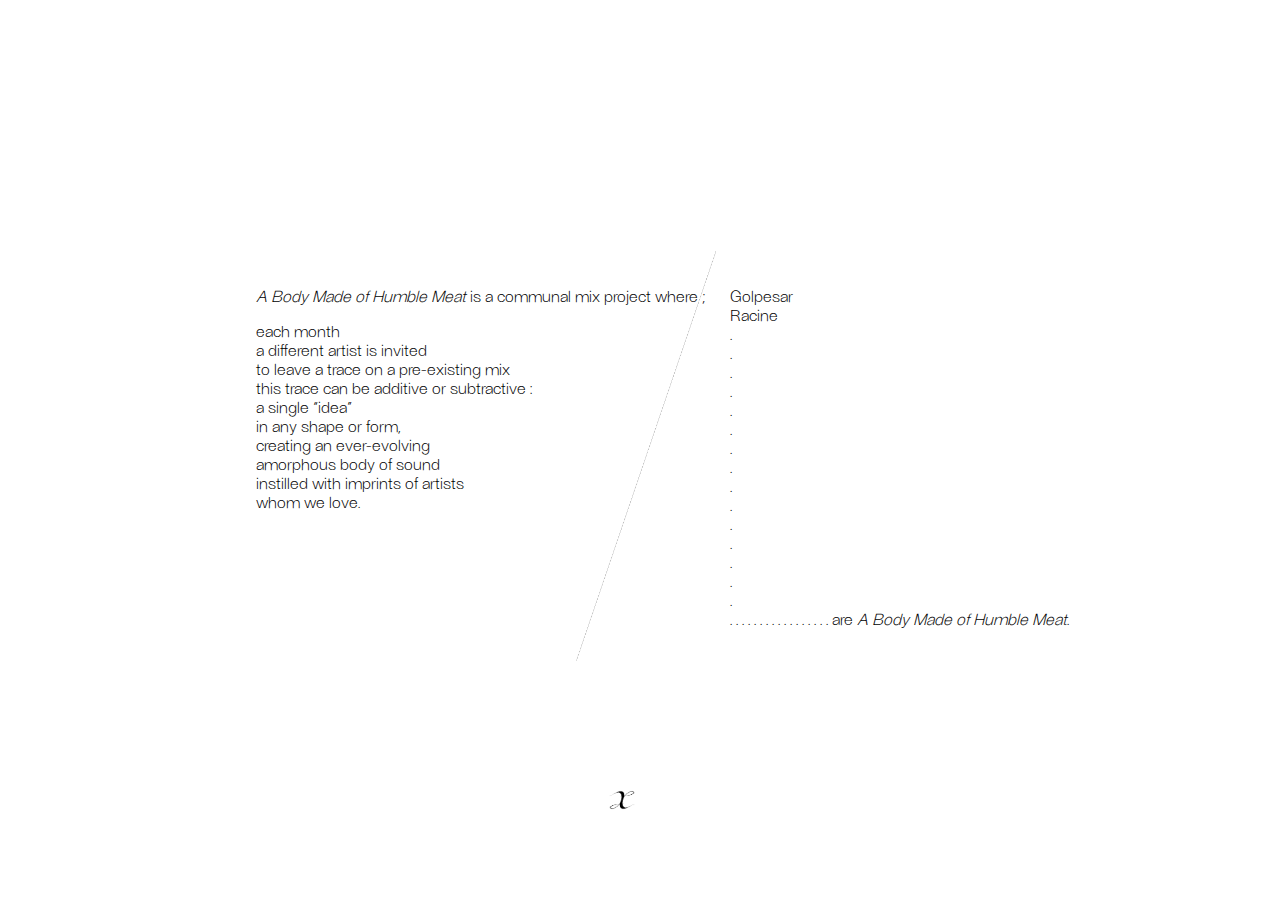
==== about.html @ a44421f9 "reuploading everything" ====
<!DOCTYPE html>
<html>

    <head>
        <link rel="stylesheet" href="styleabout.css" type="text/css" />
        <meta http-equiv="Content-Type" content="text/html; charset=UTF-8" />
        <meta name="viewport" content="width=device-width, initial-scale=1.0">
        <link rel="icon" href="./media/main_logo.png" type="image/gif" sizes="16x16">
    </head>
    </head>

    <body>

      <div class="playposition">
      <audio id="music" preload="true">
        <!-- <source src="./media/rouzbeh.mp3">
                  <source src="./media/rouzbeh.ogg"> -->
          </audio>
      <div id="audioplayer">
          <button id="pButton" class="play"></button>
        <div id="timeline">
                <div id="playhead"></div>
        </div>
      </div>
      </div>

      <div class="line">
        <img src="./media/line.png" alt="line">
      </div>

      <div class="mobileline">
        <img src="./media/mobile-line.png" alt="mobile-line">
      </div>

      <div class="aboutleft">
        <p><i>A Body Made of Humble Meat</i>  is a communal mix project where ;</p>
        <p>each month <br>
          a different artist is invited <br>
          to leave a trace on a pre-existing mix <br>
          this trace can be additive or subtractive :  <br>
          a single “idea”<br>
          in any shape or form, <br>
          creating an ever-evolving <br>
          amorphous body of sound <br>
          instilled with imprints of artists <br>
          whom we love.</p>
      </div>

      <br>

      <div class="aboutright">
        <p>Golpesar<br>
          Racine<br>
          . <br>
          . <br>
          . <br>
          . <br>
          . <br>
          . <br>
          . <br>
          . <br>
          . <br>
          . <br>
          . <br>
          . <br>
          . <br>
          . <br>
          . <br>
          .      .      .      .      .      .      .      .      .      .      .      .      .      .      .      .      . are <i>A Body Made of Humble Meat</i>.
           </p>
      </div>

      <div class="aboutright_mobile">
        <p>Golpesar<br>
          Racine<br>
          . <br>
          . <br>
          . <br>
          . <br>
          .      .      .      .      .      .      .      .      .      .      .      .      .      .      .      .      . are <i>A Body Made of Humble Meat</i>.
           </p>
      </div>

      <div class="about">
      <a href="index"><img src="./media/gotoindex.png" alt="index"></a>
      </div>

      <script>
      var music = document.getElementById('music'); // id for audio element
      var duration = music.duration; // Duration of audio clip, calculated here for embedding purposes
      var pButton = document.getElementById('pButton'); // play button
      var playhead = document.getElementById('playhead'); // playhead
      var timeline = document.getElementById('timeline'); // timeline

      // timeline width adjusted for playhead
      var timelineWidth = timeline.offsetWidth - playhead.offsetWidth;

      // play button event listenter
      pButton.addEventListener("click", play);

      // timeupdate event listener
      music.addEventListener("timeupdate", timeUpdate, false);

      // makes timeline clickable
      timeline.addEventListener("click", function(event) {
          moveplayhead(event);
          music.currentTime = duration * clickPercent(event);
      }, false);

      // returns click as decimal (.77) of the total timelineWidth
      function clickPercent(event) {
          return (event.clientX - getPosition(timeline)) / timelineWidth;
      }

      // makes playhead draggable
      playhead.addEventListener('mousedown', mouseDown, false);
      window.addEventListener('mouseup', mouseUp, false);

      // Boolean value so that audio position is updated only when the playhead is released
      var onplayhead = false;

      // mouseDown EventListener
      function mouseDown() {
          onplayhead = true;
          window.addEventListener('mousemove', moveplayhead, true);
          music.removeEventListener('timeupdate', timeUpdate, false);
      }

      // mouseUp EventListener
      // getting input from all mouse clicks
      function mouseUp(event) {
          if (onplayhead == true) {
              moveplayhead(event);
              window.removeEventListener('mousemove', moveplayhead, true);
              // change current time
              music.currentTime = duration * clickPercent(event);
              music.addEventListener('timeupdate', timeUpdate, false);
          }
          onplayhead = false;
      }
      // mousemove EventListener
      // Moves playhead as user drags
      function moveplayhead(event) {
          var newMargLeft = event.clientX - getPosition(timeline);

          if (newMargLeft >= 0 && newMargLeft <= timelineWidth) {
              playhead.style.marginLeft = newMargLeft + "px";
          }
          if (newMargLeft < 0) {
              playhead.style.marginLeft = "0px";
          }
          if (newMargLeft > timelineWidth) {
              playhead.style.marginLeft = timelineWidth + "px";
          }
      }

      // timeUpdate
      // Synchronizes playhead position with current point in audio
      function timeUpdate() {
          var playPercent = timelineWidth * (music.currentTime / duration);
          playhead.style.marginLeft = playPercent + "px";
          if (music.currentTime == duration) {
              pButton.className = "";
              pButton.className = "play";
          }
      }

      //Play and Pause
      function play() {
          // start music
          if (music.paused) {
              music.play();
              // remove play, add pause
              pButton.className = "";
              pButton.className = "pause";
          } else { // pause music
              music.pause();
              // remove pause, add play
              pButton.className = "";
              pButton.className = "play";
          }
      }

      // Gets audio file duration
      music.addEventListener("canplaythrough", function() {
          duration = music.duration;
      }, false);

      // getPosition
      // Returns elements left position relative to top-left of viewport
      function getPosition(el) {
          return el.getBoundingClientRect().left;
      }
      </script>

    </body>

</html>
---- styleabout.css ----
@font-face {
  font-family: 'Ambiant';
  src: url("Ambiant-Light.woff");
}

.playposition{
  z-index: 1;
  position: absolute;
  left: 48%;
  right: 50%;
  padding-top: 75px;
}

#pButton{
    display: inline-block;
    cursor: pointer;
    cursor: hand;
    /* height:43px;
    width: 50px; */
    border: none;
    background-size: 50% 50%;
    background-repeat: no-repeat;
    background-position: center;
    float:left;
    outline:none;
    color: #0011ff
}

.play{background: url('http://www.alexkatz.me/codepen/img/play.png') ;}
.pause{background: url('./media/rest.png') ;}

.play{
  height:43px;
  width: 50px;
}

.pause {
  margin-top: -15px;
  width:47px;
  height: 77px;
}

.line{
  width: 140px;
  height: auto;
  position: absolute;
  left: 45%;
  right: 50%;
  text-align: center;
  top: 250px;
}

.line img{
  width: 140px;
  height: auto;
}

  .mobileline{
    display: none;
  }

.aboutleft{
  position: absolute;
  left: 40%;
  top: 55%;
  transform: translate(-50%, -50%);
  width: 40%;
  height: 50%;
  text-align: justify;
  text-justify: inter-word;
}

.aboutright{
  position: absolute;
  left: 77%;
  top: 55%;
  transform: translate(-50%, -50%);
  width: 40%;
  height: 50%;
  text-align: justify;
  text-justify: inter-word;
}

.aboutright_mobile{
  display: none;
}

p{
  font-family: "Ambiant";
}

.about{
  position: absolute;
  left: 48%;
  right: 50%;
  top:80%;
  padding-top: 70px;
  margin-left: -5px;
}

.about img{
  width: 26px;
}

@media screen and (max-width: 1025px) {

  p{
    font-family: "Ambiant";
    font-size: 105%;
  }

  .aboutleft{
    position: absolute;
    left: 25%;
    top: 48%;
    transform: translate(-50%, -50%);
    width: 40%;
    height: 50%;
    text-align: justify;
    text-justify: inter-word;
  }

  .line{
    width: 140px;
    height: auto;
    position: absolute;
    left: 42%;
    right: 0;
    text-align: center;
    top: 18%;
  }

  .line img{
    width: 100%;
  }

  .aboutright{
    display:none;
  }

  .aboutright_mobile{
    display: block;
    position: absolute;
    left: 75%;
    top: 65%;
    transform: translate(-50%, -50%);
    width: 40%;
    height: 50%;
    text-align: justify;
    text-justify: inter-word;
  }

}

@media screen and (max-width: 767px) {

  p{
    font-family: "Ambiant";
    font-size: 80%;
    font-weight: bolder;
    text-align: left;
  }

  .aboutleft{
    position: absolute;
    width: 90%;
    left: 5%;
    top: 2%;
    transform: translate(0%, 0%);
    height: auto;
    text-align: left;
    text-justify: none;
  }

  .playposition{
    position: absolute;
    left: 22%;
    right: 50%;
    padding-top: 0px;
    top: 46%;
  }

  .about{
    position: absolute;
    left: 65%;
    top:59%;
    padding-top: 0px;
    margin-left: 0px;
  }

  .about img{
    width: 23px;
  }

  .line{
    display: none;
  }

  .mobileline{
    display: block;
    position: absolute;
    text-align: center;
    top: 42%;
    left:-5%;
    /* left: 26%; */
  }

  .mobileline img{
    width: 60%;
    height: auto;
  }

  .aboutright{
    display: none;
    position: absolute;
    width: 100%;
    left: 5%;
    top: 50%;
    /* bottom:-10%; */
    transform: translate(0%, 0%);
    height: auto;
    text-align: left;
    text-justify: none;
  }

  .aboutright_mobile{
    display: block;
    position: absolute;
    width: 90%;
    left: 5%;
    top: 74%;
    transform: translate(0%, 0%);
    text-align: left;

  }

  .play{
    /* margin-top: -25px; */
    height:35px;
    width: 42px;
  }

  .pause {
    /* margin-top: -40px; */
    width:40px;
    height: 70px;
  }

}
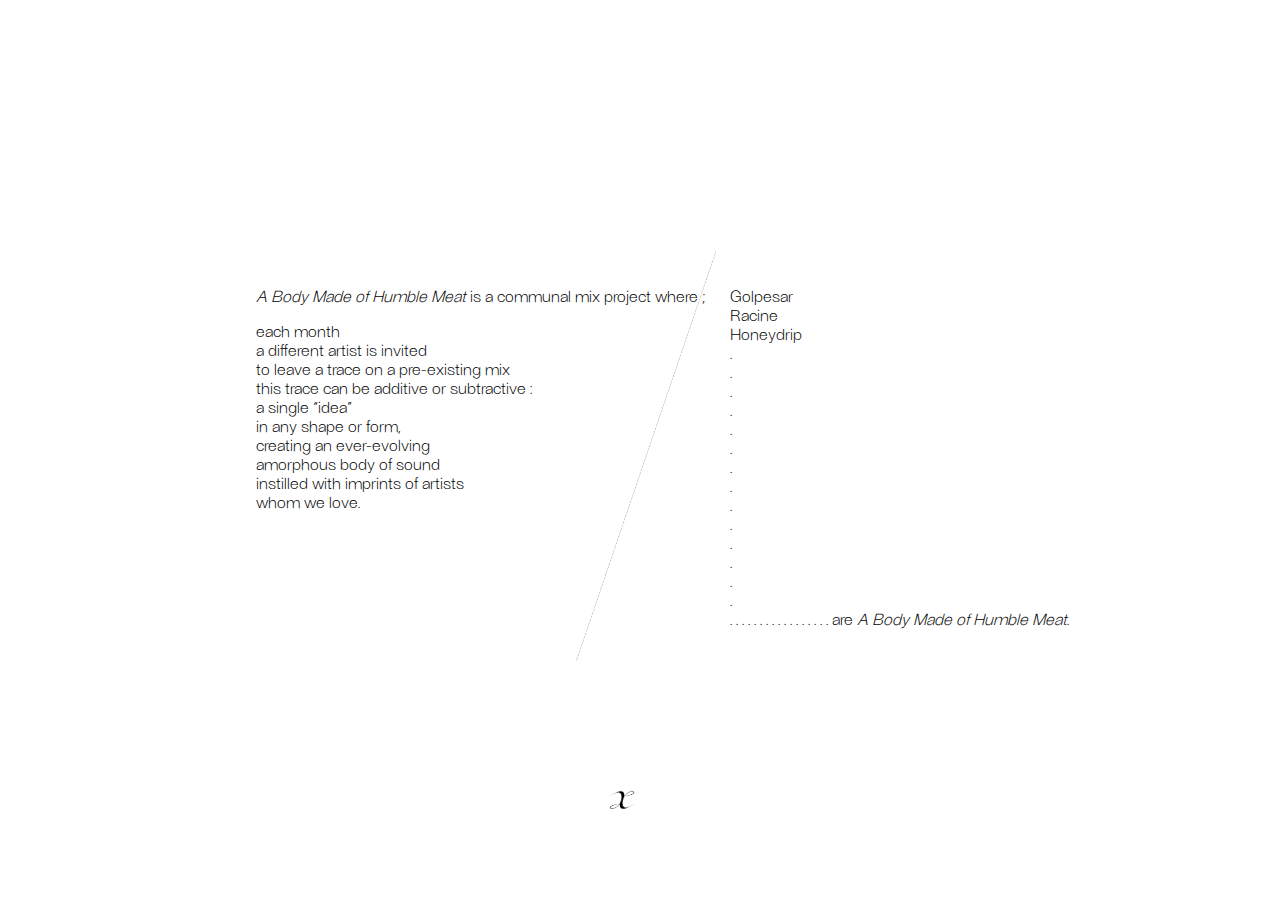
==== commit e3af55ef: "adding honey to about" ====
--- a/about.html
+++ b/about.html
@@ -13,8 +13,8 @@
 
       <div class="playposition">
       <audio id="music" preload="true">
-        <!-- <source src="./media/rouzbeh.mp3">
-                  <source src="./media/rouzbeh.ogg"> -->
+        <source src="./media/honeydrip.mp3">
+                  <source src="./media/honeydrip.ogg">
           </audio>
       <div id="audioplayer">
           <button id="pButton" class="play"></button>
@@ -51,7 +51,7 @@
       <div class="aboutright">
         <p>Golpesar<br>
           Racine<br>
-          . <br>
+          Honeydrip<br>
           . <br>
           . <br>
           . <br>
@@ -73,7 +73,7 @@
       <div class="aboutright_mobile">
         <p>Golpesar<br>
           Racine<br>
-          . <br>
+          Honeydrip <br>
           . <br>
           . <br>
           . <br>
--- a/styleabout.css
+++ b/styleabout.css
@@ -4,6 +4,7 @@
 }
 
 .playposition{
+  display: none;
   z-index: 1;
   position: absolute;
   left: 48%;
@@ -173,6 +174,7 @@
   }
 
   .playposition{
+    display: block;
     position: absolute;
     left: 22%;
     right: 50%;
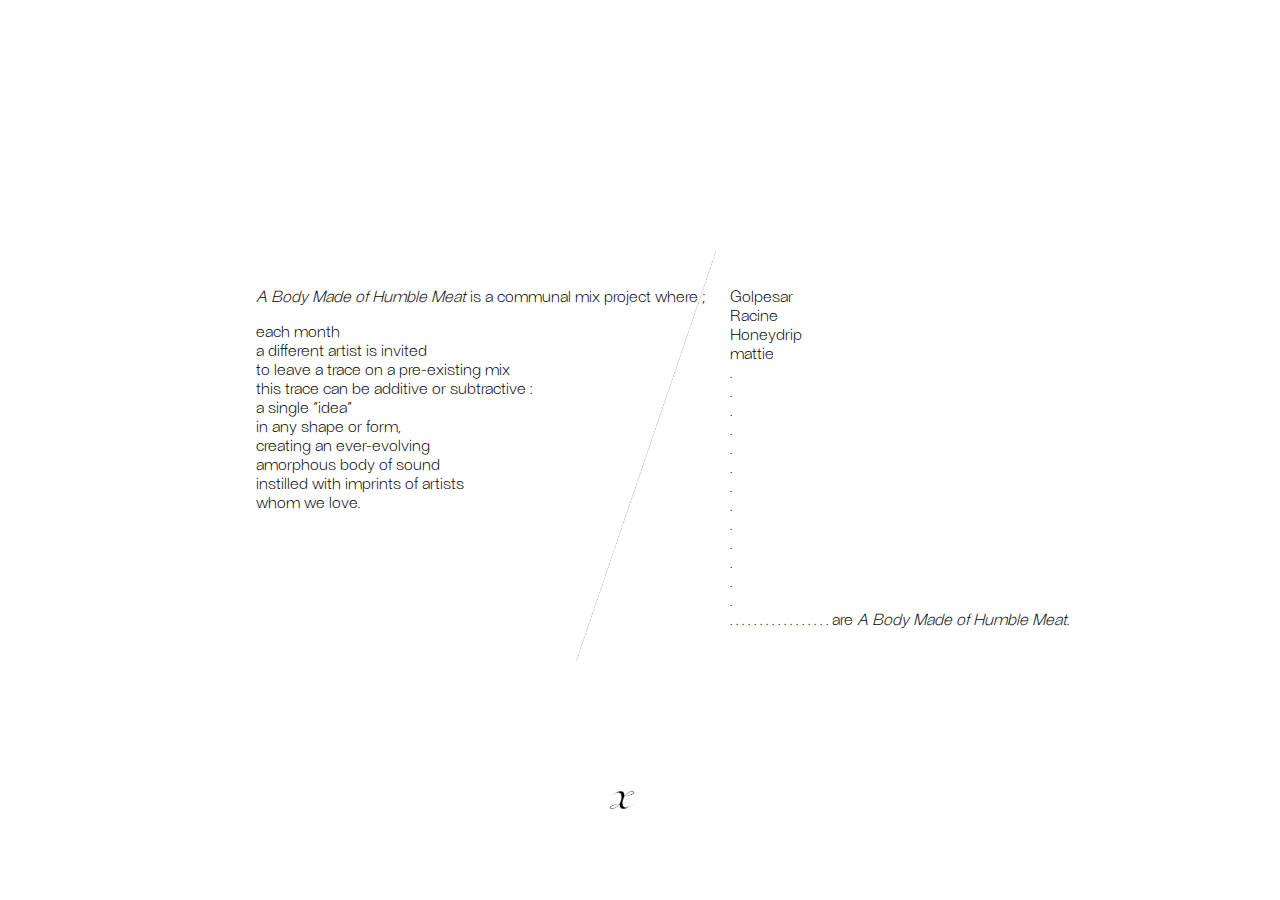
==== commit cf1baa81: "adding mattie" ====
--- a/about.html
+++ b/about.html
@@ -13,8 +13,8 @@
 
       <div class="playposition">
       <audio id="music" preload="true">
-        <source src="./media/honeydrip.mp3">
-                  <source src="./media/honeydrip.ogg">
+        <source src="./media/mattie.mp3">
+                  <source src="./media/mattie.ogg">
           </audio>
       <div id="audioplayer">
           <button id="pButton" class="play"></button>
@@ -52,7 +52,7 @@
         <p>Golpesar<br>
           Racine<br>
           Honeydrip<br>
-          . <br>
+          mattie<br>
           . <br>
           . <br>
           . <br>
@@ -74,7 +74,7 @@
         <p>Golpesar<br>
           Racine<br>
           Honeydrip <br>
-          . <br>
+          mattie <br>
           . <br>
           . <br>
           .      .      .      .      .      .      .      .      .      .      .      .      .      .      .      .      . are <i>A Body Made of Humble Meat</i>.
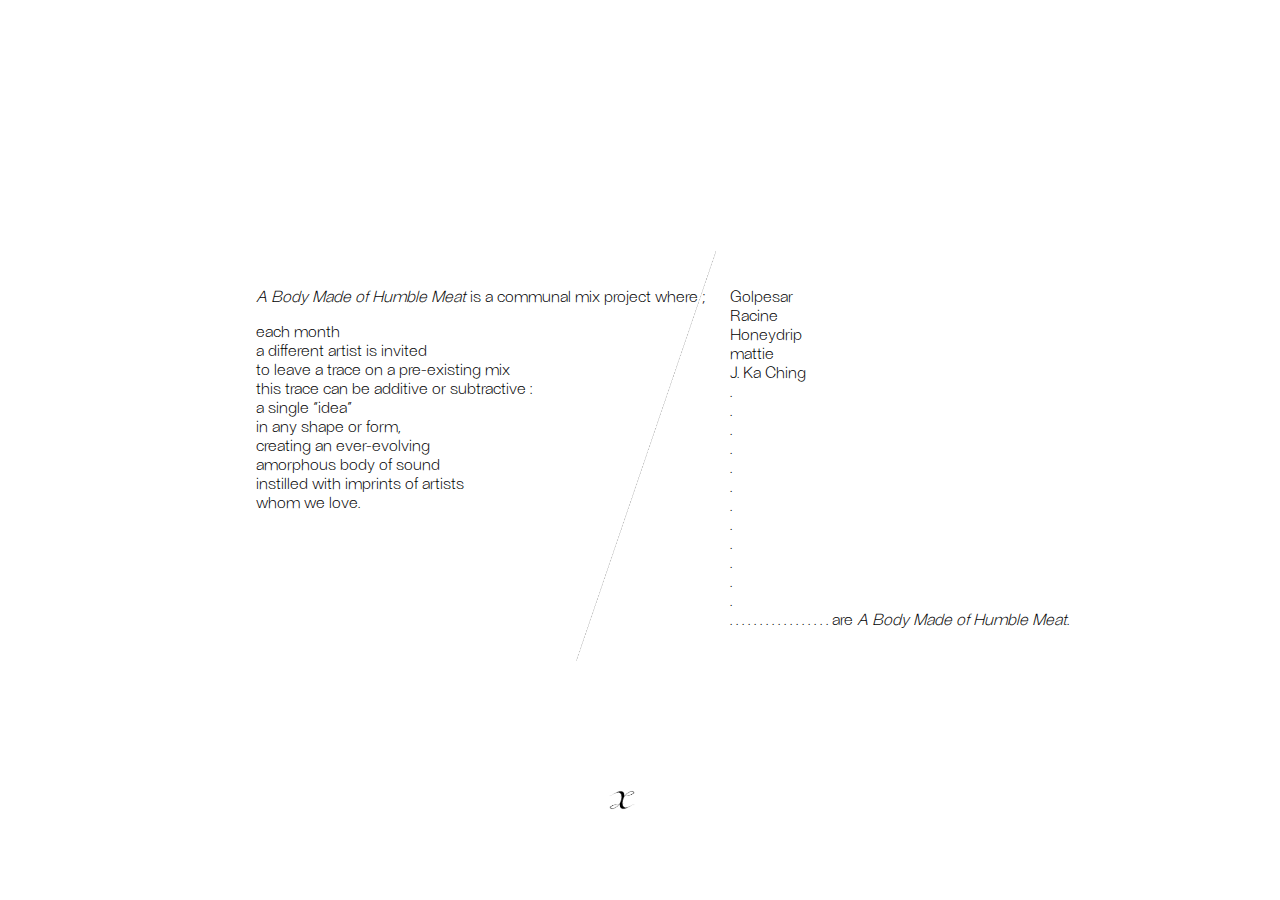
==== commit a4cc315d: "added jevon" ====
--- a/about.html
+++ b/about.html
@@ -13,8 +13,8 @@
 
       <div class="playposition">
       <audio id="music" preload="true">
-        <source src="./media/mattie.mp3">
-                  <source src="./media/mattie.ogg">
+        <source src="./media/jevon.mp3">
+                  <source src="./media/jevon.ogg">
           </audio>
       <div id="audioplayer">
           <button id="pButton" class="play"></button>
@@ -53,7 +53,7 @@
           Racine<br>
           Honeydrip<br>
           mattie<br>
-          . <br>
+          J. Ka Ching<br>
           . <br>
           . <br>
           . <br>
@@ -75,7 +75,7 @@
           Racine<br>
           Honeydrip <br>
           mattie <br>
-          . <br>
+          J. Ka Ching<br>
           . <br>
           .      .      .      .      .      .      .      .      .      .      .      .      .      .      .      .      . are <i>A Body Made of Humble Meat</i>.
            </p>
--- a/styleabout.css
+++ b/styleabout.css
@@ -27,7 +27,7 @@
     color: #0011ff
 }
 
-.play{background: url('http://www.alexkatz.me/codepen/img/play.png') ;}
+.play{background: url('http://alexkatz.me/codepen/img/play.png') ;}
 .pause{background: url('./media/rest.png') ;}
 
 .play{
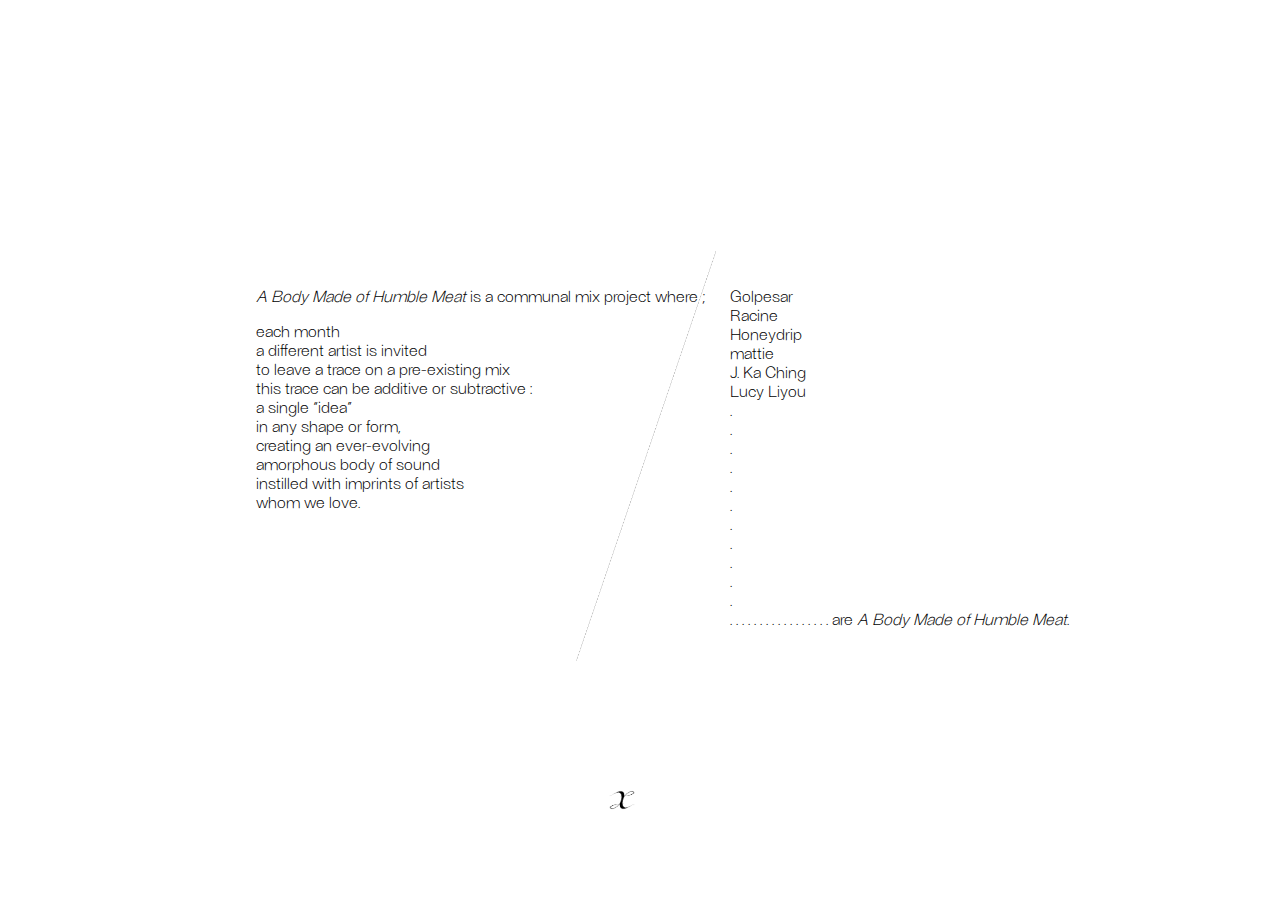
==== commit 0802a318: "add Lucy Liyou" ====
--- a/about.html
+++ b/about.html
@@ -13,8 +13,8 @@
 
       <div class="playposition">
       <audio id="music" preload="true">
-        <source src="./media/jevon.mp3">
-                  <source src="./media/jevon.ogg">
+        <source src="./media/LucyLiyou.mp3">
+                  <source src="./media/LucyLiyou.ogg">
           </audio>
       <div id="audioplayer">
           <button id="pButton" class="play"></button>
@@ -54,7 +54,7 @@
           Honeydrip<br>
           mattie<br>
           J. Ka Ching<br>
-          . <br>
+          Lucy Liyou<br>
           . <br>
           . <br>
           . <br>
@@ -76,7 +76,7 @@
           Honeydrip <br>
           mattie <br>
           J. Ka Ching<br>
-          . <br>
+          Lucy Liyou<br>
           .      .      .      .      .      .      .      .      .      .      .      .      .      .      .      .      . are <i>A Body Made of Humble Meat</i>.
            </p>
       </div>
